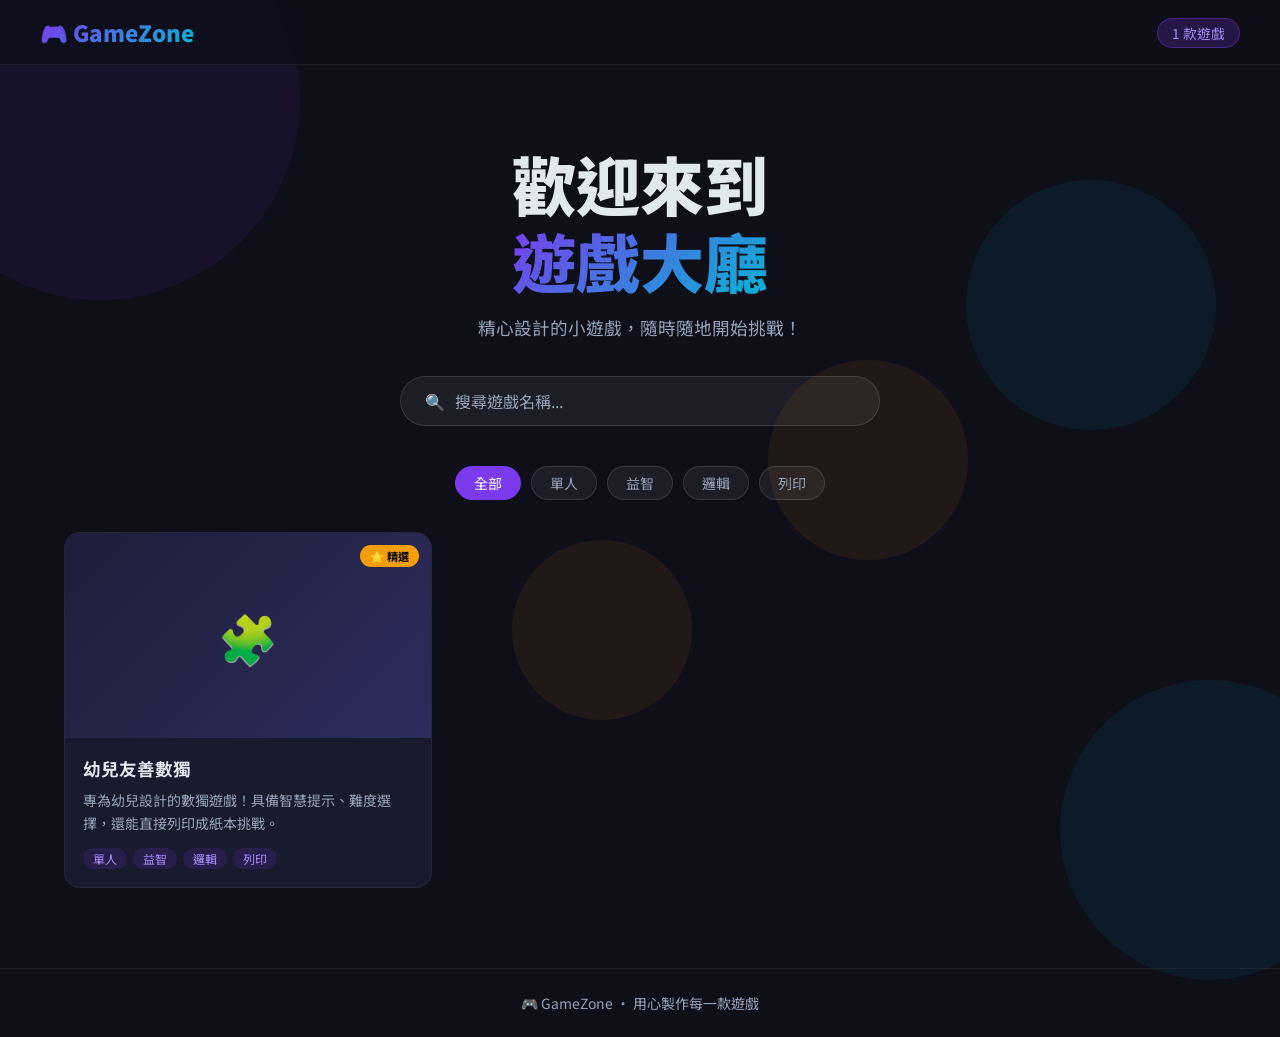
==== index.html @ c4c49b18 "first commit" ====
<!DOCTYPE html>
<html lang="zh-TW">
<head>
  <meta charset="UTF-8">
  <meta name="viewport" content="width=device-width, initial-scale=1.0">
  <title>🎮 遊戲大廳</title>
  <link rel="stylesheet" href="style.css">
  <link rel="preconnect" href="https://fonts.googleapis.com">
  <link href="https://fonts.googleapis.com/css2?family=Noto+Sans+TC:wght@400;700;900&display=swap" rel="stylesheet">
</head>
<body>

  <!-- 背景動態粒子 -->
  <div class="bg-animation">
    <span></span><span></span><span></span>
    <span></span><span></span><span></span>
  </div>

  <!-- 頂部導航 -->
  <header class="navbar">
    <div class="logo">🎮 GameZone</div>
    <div class="nav-right">
      <span id="gameCount" class="game-count">0 款遊戲</span>
    </div>
  </header>

  <!-- Hero 區塊 -->
  <section class="hero">
    <h1 class="hero-title">歡迎來到<br><span class="highlight">遊戲大廳</span></h1>
    <p class="hero-sub">精心設計的小遊戲，隨時隨地開始挑戰！</p>

    <!-- 搜尋欄 -->
    <div class="search-box">
      <span class="search-icon">🔍</span>
      <input type="text" id="searchInput" placeholder="搜尋遊戲名稱...">
    </div>
  </section>

  <!-- 標籤篩選 -->
  <section class="tag-section">
    <div id="tagFilter" class="tag-list"></div>
  </section>

  <!-- 遊戲卡片區 -->
  <main class="container">
    <div id="gameGrid" class="game-grid"></div>
    <div id="emptyState" class="empty-state" style="display:none">
      <p>😢 找不到符合的遊戲</p>
    </div>
  </main>

  <!-- Footer -->
  <footer class="footer">
    <p>🎮 GameZone · 用心製作每一款遊戲</p>
  </footer>

  <script src="main.js"></script>
</body>
</html>
---- style.css ----
/* ── 基礎重置 ── */
*, *::before, *::after { box-sizing: border-box; margin: 0; padding: 0; }

:root {
  --primary:   #7c3aed;
  --secondary: #06b6d4;
  --accent:    #f59e0b;
  --bg:        #0f0f1a;
  --card-bg:   #1a1a2e;
  --text:      #e2e8f0;
  --text-mute: #94a3b8;
  --radius:    16px;
}

body {
  font-family: 'Noto Sans TC', sans-serif;
  background: var(--bg);
  color: var(--text);
  min-height: 100vh;
  overflow-x: hidden;
}

/* ── 背景動態效果 ── */
.bg-animation {
  position: fixed;
  inset: 0;
  z-index: 0;
  pointer-events: none;
}
.bg-animation span {
  position: absolute;
  border-radius: 50%;
  opacity: 0.08;
  animation: float 12s infinite ease-in-out;
}
.bg-animation span:nth-child(1) { width:400px; height:400px; background:var(--primary); top:-100px; left:-100px; animation-delay:0s; }
.bg-animation span:nth-child(2) { width:300px; height:300px; background:var(--secondary); bottom:-80px; right:-80px; animation-delay:-4s; }
.bg-animation span:nth-child(3) { width:200px; height:200px; background:var(--accent); top:40%; left:60%; animation-delay:-8s; }
.bg-animation span:nth-child(4) { width:150px; height:150px; background:var(--primary); top:60%; left:10%; animation-delay:-2s; }
.bg-animation span:nth-child(5) { width:250px; height:250px; background:var(--secondary); top:20%; right:5%; animation-delay:-6s; }
.bg-animation span:nth-child(6) { width:180px; height:180px; background:var(--accent); bottom:20%; left:40%; animation-delay:-10s; }

@keyframes float {
  0%, 100% { transform: translateY(0) scale(1); }
  50%       { transform: translateY(-30px) scale(1.05); }
}

/* ── 導航列 ── */
.navbar {
  position: sticky;
  top: 0;
  z-index: 100;
  display: flex;
  justify-content: space-between;
  align-items: center;
  padding: 16px 40px;
  background: rgba(15,15,26,0.85);
  backdrop-filter: blur(12px);
  border-bottom: 1px solid rgba(255,255,255,0.06);
}
.logo {
  font-size: 1.4rem;
  font-weight: 900;
  background: linear-gradient(135deg, var(--primary), var(--secondary));
  -webkit-background-clip: text;
  -webkit-text-fill-color: transparent;
}
.game-count {
  background: rgba(124,58,237,0.2);
  border: 1px solid rgba(124,58,237,0.4);
  color: #a78bfa;
  padding: 4px 14px;
  border-radius: 999px;
  font-size: 0.85rem;
}

/* ── Hero ── */
.hero {
  position: relative;
  z-index: 1;
  text-align: center;
  padding: 80px 20px 40px;
}
.hero-title {
  font-size: clamp(2rem, 6vw, 4rem);
  font-weight: 900;
  line-height: 1.2;
  margin-bottom: 16px;
}
.highlight {
  background: linear-gradient(135deg, var(--primary), var(--secondary));
  -webkit-background-clip: text;
  -webkit-text-fill-color: transparent;
}
.hero-sub {
  color: var(--text-mute);
  font-size: 1.1rem;
  margin-bottom: 36px;
}

/* ── 搜尋欄 ── */
.search-box {
  display: inline-flex;
  align-items: center;
  background: rgba(255,255,255,0.06);
  border: 1px solid rgba(255,255,255,0.12);
  border-radius: 999px;
  padding: 12px 24px;
  width: min(480px, 90%);
  transition: border-color 0.3s;
}
.search-box:focus-within {
  border-color: var(--primary);
  box-shadow: 0 0 0 3px rgba(124,58,237,0.2);
}
.search-icon { margin-right: 10px; font-size: 1rem; }
.search-box input {
  background: none;
  border: none;
  outline: none;
  color: var(--text);
  font-size: 1rem;
  width: 100%;
  font-family: inherit;
}
.search-box input::placeholder { color: var(--text-mute); }

/* ── 標籤篩選 ── */
.tag-section {
  position: relative;
  z-index: 1;
  padding: 0 40px 32px;
  display: flex;
  justify-content: center;
}
.tag-list {
  display: flex;
  flex-wrap: wrap;
  gap: 10px;
  justify-content: center;
}
.tag-btn {
  background: rgba(255,255,255,0.06);
  border: 1px solid rgba(255,255,255,0.12);
  color: var(--text-mute);
  padding: 6px 18px;
  border-radius: 999px;
  cursor: pointer;
  font-size: 0.875rem;
  font-family: inherit;
  transition: all 0.2s;
}
.tag-btn:hover,
.tag-btn.active {
  background: var(--primary);
  border-color: var(--primary);
  color: #fff;
}

/* ── 遊戲格線 ── */
.container {
  position: relative;
  z-index: 1;
  max-width: 1200px;
  margin: 0 auto;
  padding: 0 24px 80px;
}
.game-grid {
  display: grid;
  grid-template-columns: repeat(auto-fill, minmax(280px, 1fr));
  gap: 24px;
}

/* ── 遊戲卡片 ── */
.game-card {
  background: var(--card-bg);
  border: 1px solid rgba(255,255,255,0.06);
  border-radius: var(--radius);
  overflow: hidden;
  cursor: pointer;
  transition: transform 0.3s, box-shadow 0.3s, border-color 0.3s;
  position: relative;
}
.game-card:hover {
  transform: translateY(-8px);
  box-shadow: 0 20px 60px rgba(124,58,237,0.3);
  border-color: rgba(124,58,237,0.5);
}
.card-thumb {
  width: 100%;
  aspect-ratio: 16/9;
  object-fit: cover;
  display: block;
  background: linear-gradient(135deg, #1e1e3a, #2d2d5e);
}
.card-thumb-placeholder {
  width: 100%;
  aspect-ratio: 16/9;
  display: flex;
  align-items: center;
  justify-content: center;
  font-size: 3rem;
  background: linear-gradient(135deg, #1e1e3a, #2d2d5e);
}
.card-body {
  padding: 18px;
}
.card-body h3 {
  font-size: 1.1rem;
  font-weight: 700;
  margin-bottom: 8px;
}
.card-body p {
  color: var(--text-mute);
  font-size: 0.875rem;
  line-height: 1.6;
  margin-bottom: 14px;
}
.card-tags {
  display: flex;
  flex-wrap: wrap;
  gap: 6px;
}
.tag {
  background: rgba(124,58,237,0.15);
  color: #a78bfa;
  padding: 2px 10px;
  border-radius: 999px;
  font-size: 0.75rem;
}
.badge-featured {
  position: absolute;
  top: 12px;
  right: 12px;
  background: var(--accent);
  color: #000;
  font-size: 0.7rem;
  font-weight: 700;
  padding: 3px 10px;
  border-radius: 999px;
}
.badge-new {
  position: absolute;
  top: 12px;
  left: 12px;
  background: #10b981;
  color: #fff;
  font-size: 0.7rem;
  font-weight: 700;
  padding: 3px 10px;
  border-radius: 999px;
}

/* ── 空狀態 ── */
.empty-state {
  text-align: center;
  padding: 80px 0;
  color: var(--text-mute);
  font-size: 1.2rem;
}

/* ── Footer ── */
.footer {
  position: relative;
  z-index: 1;
  text-align: center;
  padding: 24px;
  color: var(--text-mute);
  font-size: 0.875rem;
  border-top: 1px solid rgba(255,255,255,0.06);
}

/* ── 手機響應 ── */
@media (max-width: 600px) {
  .navbar { padding: 14px 20px; }
  .hero { padding: 60px 16px 32px; }
  .tag-section { padding: 0 16px 24px; }
  .container { padding: 0 16px 60px; }
}
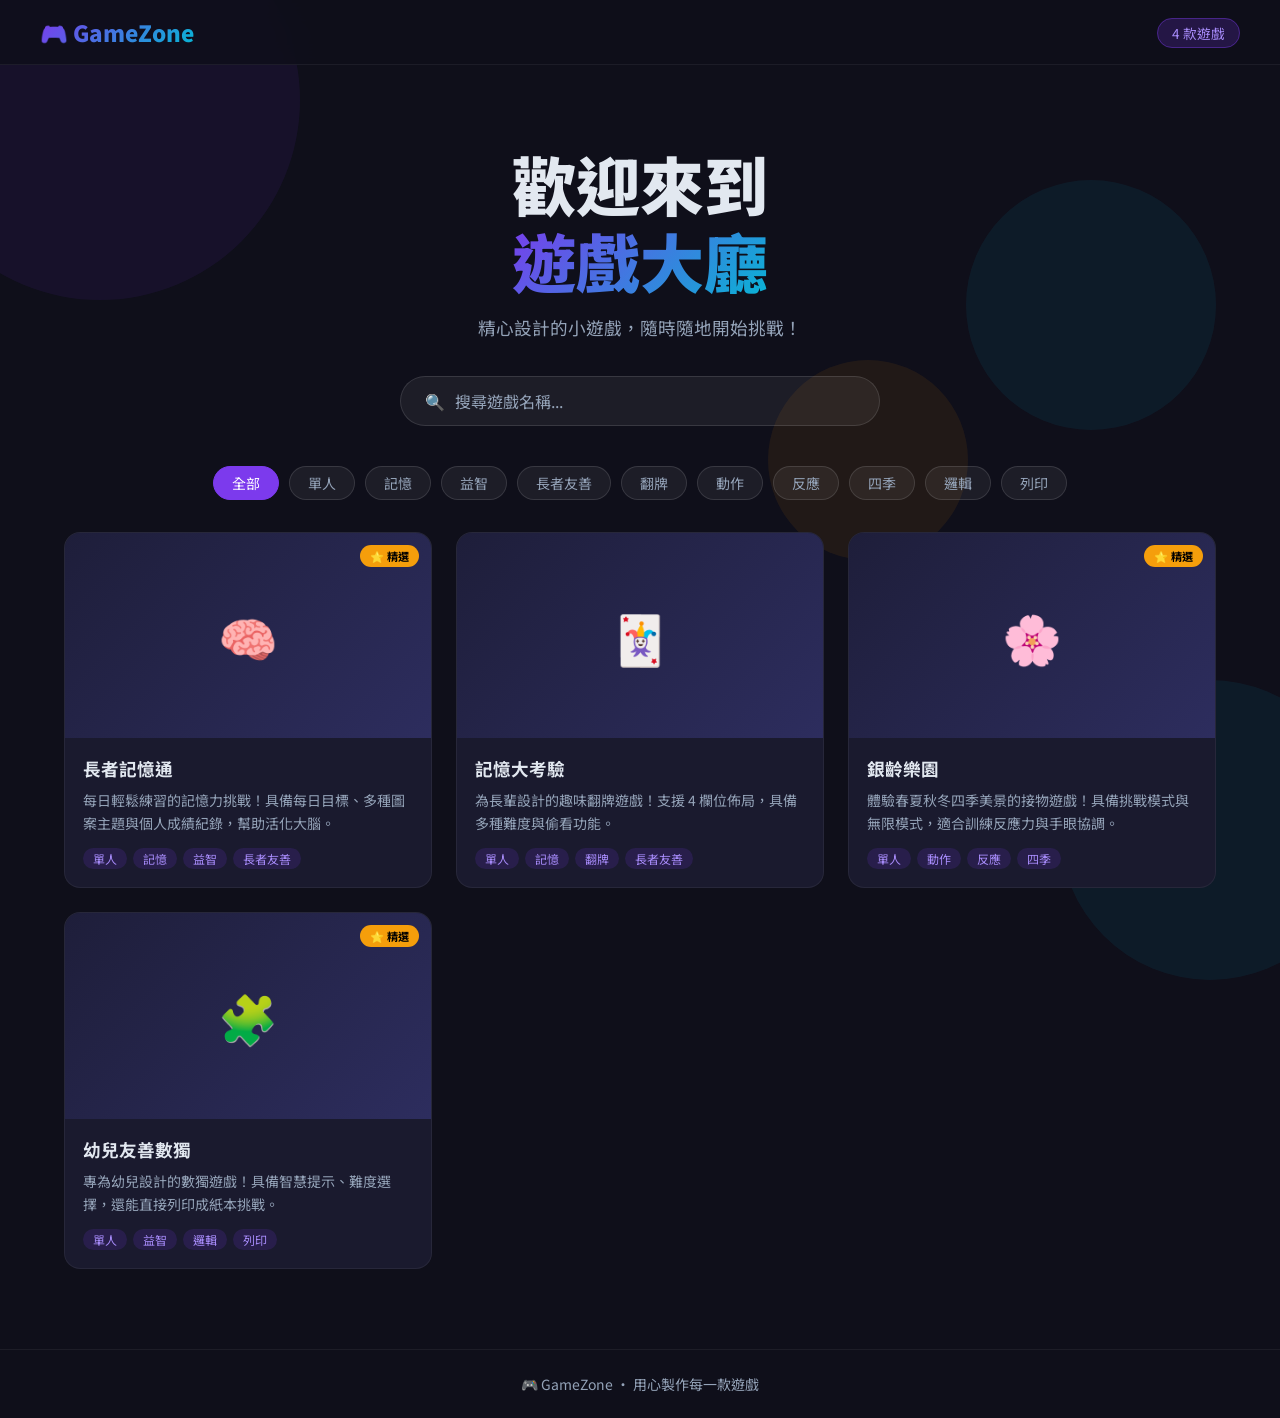
==== commit c49e0fe1: "Add Google Ads script to index.html" ====
--- a/index.html
+++ b/index.html
@@ -1,6 +1,8 @@
 <!DOCTYPE html>
 <html lang="zh-TW">
 <head>
+  <script async src="https://pagead2.googlesyndication.com/pagead/js/adsbygoogle.js?client=ca-pub-1245646063756537"
+     crossorigin="anonymous"></script>
   <meta charset="UTF-8">
   <meta name="viewport" content="width=device-width, initial-scale=1.0">
   <title>🎮 遊戲大廳</title>
@@ -56,4 +58,4 @@
 
   <script src="main.js"></script>
 </body>
-</html>+</html>
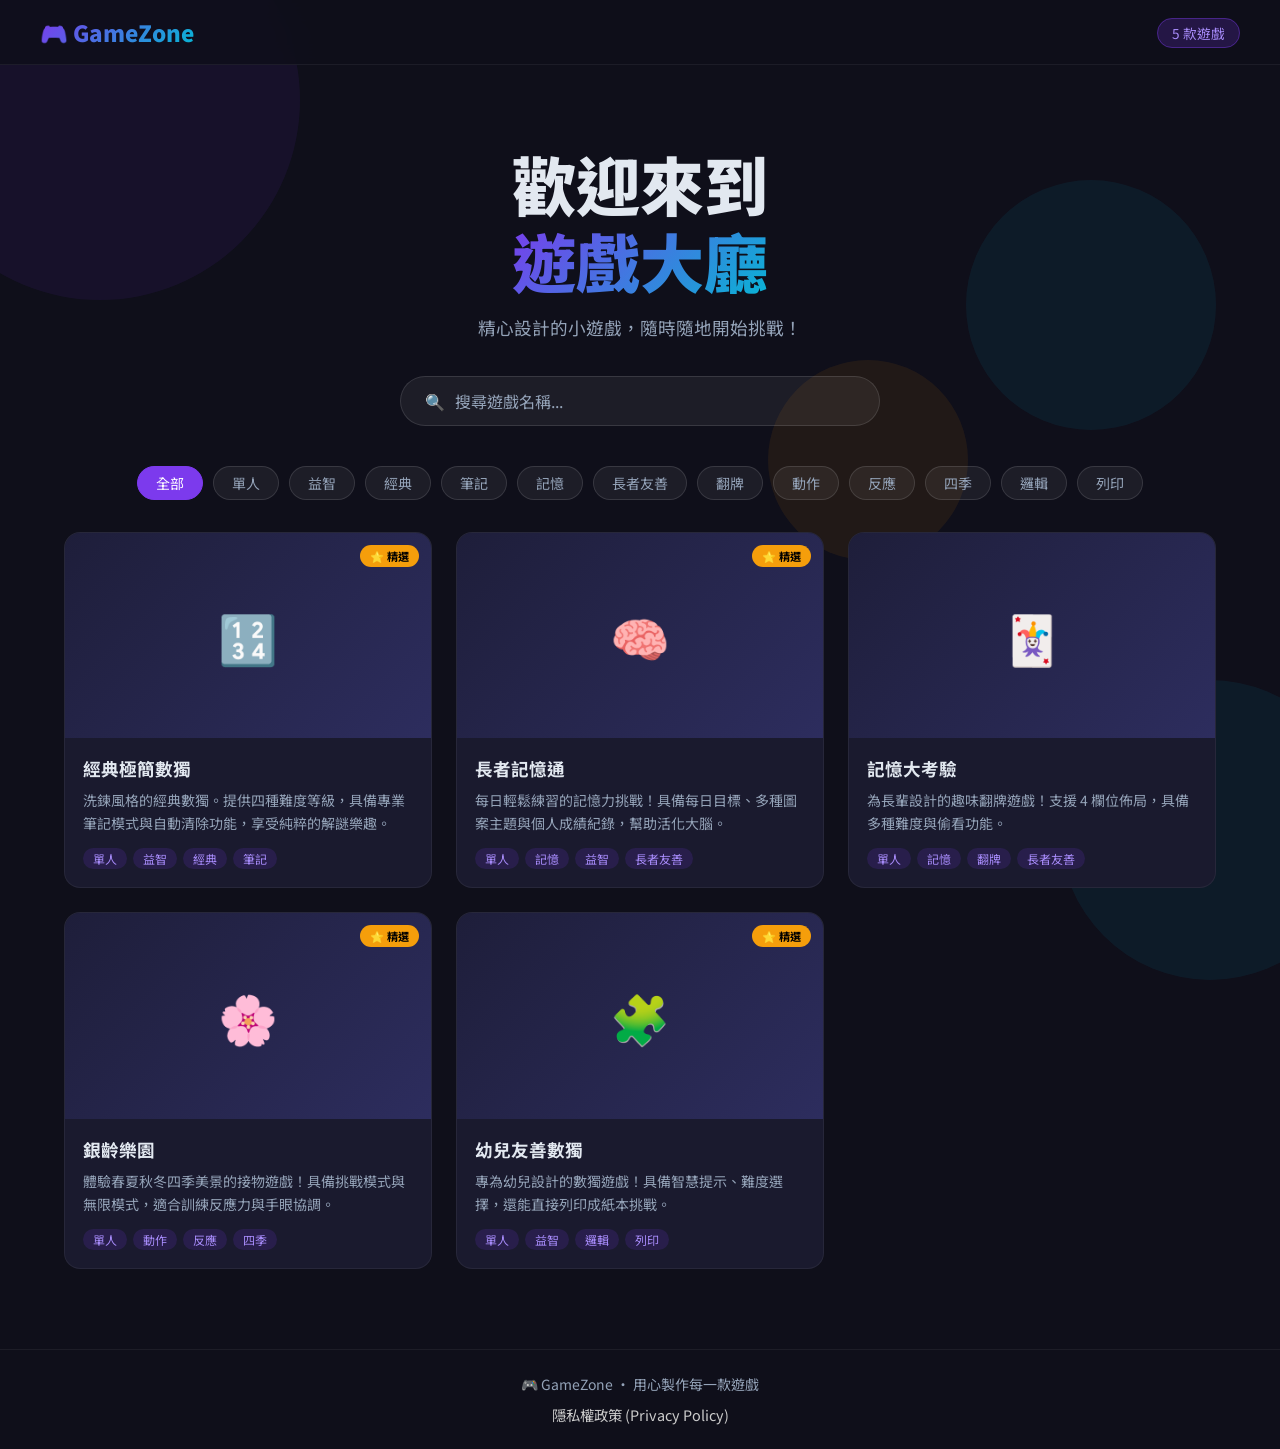
==== commit 92084f2a: "Update index.html" ====
--- a/index.html
+++ b/index.html
@@ -54,6 +54,9 @@
   <!-- Footer -->
   <footer class="footer">
     <p>🎮 GameZone · 用心製作每一款遊戲</p>
+    <p style="margin-top: 10px;">
+      <a href="privacy.html" style="color: #ccc; text-decoration: none; font-size: 0.9rem;">隱私權政策 (Privacy Policy)</a>
+    </p>
   </footer>
 
   <script src="main.js"></script>
